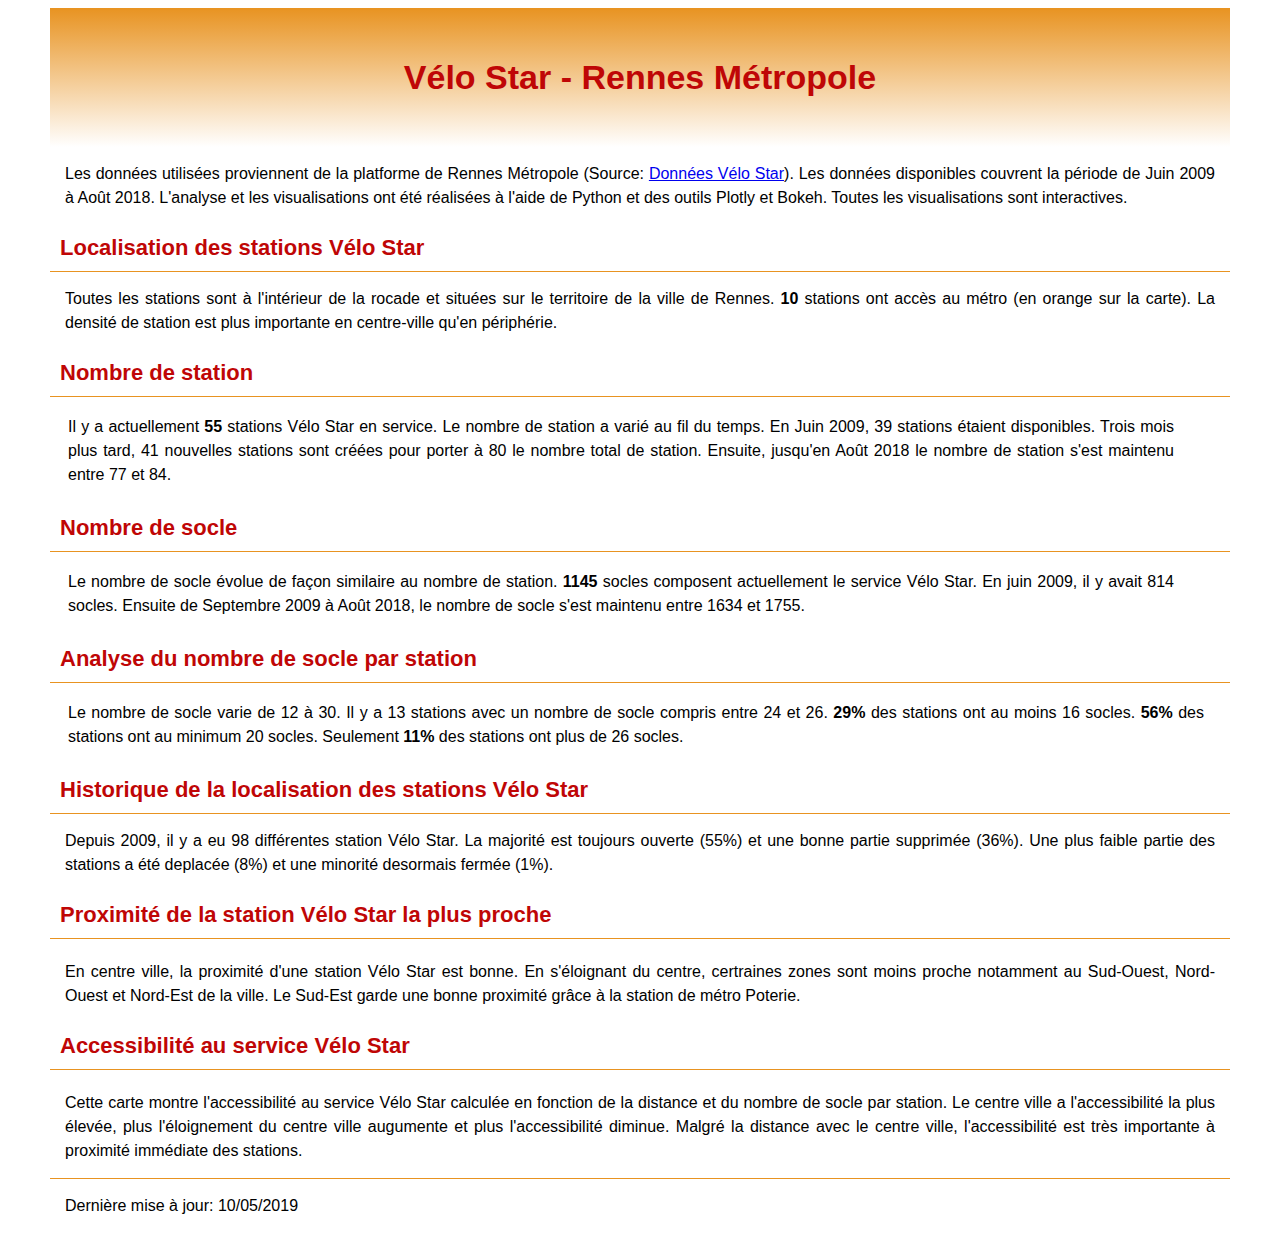
==== docs/index.html @ 3a772664 "Add files via upload" ====
﻿<!DOCTYPE html>
<html>
<style>
/* Style the body */
body {
  font-family: Arial;
  margin-left: 50px;
  margin-right: 50px
}

/* Header/Logo Title */
.header1 {
  padding: 50px; text-align: center; background: linear-gradient(#E89321,white); color: #BF0606;font-size: 34px;
}
.header2 {
  padding: 15px; text-align: center; background: #1299E1; color: white; font-size: 28px;
}
.header3 {
  padding: 10px; text-align: left; background: white; color: #BF0606; font-size: 22px; margin-left:0px;
}
.horizlineorange {
  padding: 0.5px; background: #E89321;
}
/* Page Content */
.content {padding:15px;margin: 0.5; text-align: justify; line-height: 1.5}
/* Graph */
.graph {padding:0px;margin: 0.5; background: light blue; text-align: center}
</style>

<div class="header1">
<b>Vélo Star - Rennes Métropole</b>
</div>

<div class="content"> Les données utilisées proviennent de la platforme de Rennes Métropole 
(Source: <a href="https://data.rennesmetropole.fr/explore/dataset/stations_vls/table/">Données Vélo Star</a>). Les données disponibles couvrent la 
période de Juin 2009 à Août 2018. L'analyse et les visualisations ont été réalisées à l'aide de Python et des outils Plotly et Bokeh. Toutes les 
visualisations sont interactives.
</div>

<div class="header3"><b>Localisation des stations Vélo Star</b></div>
<div class="horizlineorange"></div>

<div class="graph"><object type="text/html" data="https://florentdsgree.github.io/VeloStarRennes/LocalisationStationVeloStar.html" width="950" 
height="550"></object>
</div>

<div class="content"> Toutes les stations sont à l'intérieur de la rocade et situées sur le territoire de la ville de Rennes. <b>10</b> stations 
ont accès au métro (en orange sur la carte). La densité de station est plus importante en centre-ville qu'en périphérie.
</div>

<div class="header3"><b>Nombre de station</b></div>
<div class="horizlineorange"></div>

<table style="width:100%">
  <tr>
    <td>
      <div class="content"> Il y a actuellement <b>55</b> stations Vélo Star en service. Le nombre de station a varié au fil du temps. En Juin 
2009, 39 stations étaient disponibles. Trois mois plus tard, 41 nouvelles stations sont créées pour porter à 80 le nombre total de station. 
Ensuite, jusqu'en Août 2018 le nombre de station s'est maintenu entre 77 et 84.
      </div>
    </td>
    <td>
      <div class="content"></div>
    </td>
    <td>
      <div class="graph"><object type="text/html" data="https://florentdsgree.github.io/VeloStarRennes/EvolutionNombreStation.html" width="850" 
height="300"></object>
      </div>
    </td> 
  </tr>
</table>

<div class="header3"><b>Nombre de socle</b></div>
<div class="horizlineorange"></div>

<table style="width:100%">
  <tr>
    <td>
      <div class="content"> Le nombre de socle évolue de façon similaire au nombre de station. <b>1145</b> socles composent actuellement le 
service Vélo Star. En juin 2009, il y avait 814 socles. Ensuite de Septembre 2009 à Août 2018, le nombre de socle s'est maintenu entre 1634 et 
1755.
      </div>
    </td>
    <td>
      <div class="content"></div>
    </td>
    <td>
      <div class="graph"><object type="text/html" data="https://florentdsgree.github.io/VeloStarRennes/EvolutionNombreSocle.html" width="850" 
height="300"></object>
      </div>
    </td> 
  </tr>
</table>

<div class="header3"><b>Analyse du nombre de socle par station</b></div>
<div class="horizlineorange"></div>

<table style="width:100%">
  <tr>
    <td>
      <div class="content"> Le nombre de socle varie de 12 à 30. Il y a 13 stations avec un nombre de socle compris entre 24 et 26. <b>29%</b> 
des stations ont au moins 16 socles. <b>56%</b> des stations ont au minimum 20 socles. Seulement <b>11%</b> des stations ont plus de 26 socles.
      </div>
    </td>
    <td>
      <div class="graph"><object type="text/html" data="https://florentdsgree.github.io/VeloStarRennes/DistributionNombreSocle.html" width="450" 
height="280"></object>
      </div>
    </td>
    <td>
      <div class="graph"><object type="text/html" data="https://florentdsgree.github.io/VeloStarRennes/DistributionCumuleeNombreSocle.html" 
width="450" height="280"></object>
      </div>
    </td>  
  </tr>
</table>

<div class="header3"><b>Historique de la localisation des stations Vélo Star</b></div>
<div class="horizlineorange"></div>

<div class="graph"><object type="text/html" data="https://florentdsgree.github.io/VeloStarRennes/EvolutionStationDateSlider.html" width="950" 
height="550"></object>
</div>

<div class="content"> Depuis 2009, il y a eu 98 différentes station Vélo Star. La majorité est toujours ouverte (55%) et une bonne partie 
supprimée (36%). Une plus faible partie des stations a été deplacée (8%) et une minorité desormais fermée (1%).
</div>

<div class="header3"><b>Proximité de la station Vélo Star la plus proche</b></div>
<div class="horizlineorange"></div>

<table style="width:100%">
  <tr>
    <td>
      <div class="graph"><object type="text/html" data="https://florentdsgree.github.io/VeloStarRennes/ProximiteStationVeloStar.html" width="750" 
height="420"></object>
      </div>
    </td>
    <td>
      <div class="graph"><object type="text/html" data="https://florentdsgree.github.io/VeloStarRennes/ProximiteStationVeloStar_ColorScale.html" 
width="150" height="420"></object>
      </div>
    </td>  
  </tr>
</table>
<div class="content"> En centre ville, la proximité d'une station Vélo Star est bonne. En s'éloignant du centre, certraines zones sont moins 
proche notamment au Sud-Ouest, Nord-Ouest et Nord-Est de la ville. Le Sud-Est garde une bonne proximité grâce à la station de métro Poterie.
</div>

<div class="header3"><b>Accessibilité au service Vélo Star</b></div>
<div class="horizlineorange"></div>

<table style="width:100%">
  <tr>
    <td>
      <div class="graph"><object type="text/html" data="https://florentdsgree.github.io/VeloStarRennes/AccessibiliteStationSocleVeloStar.html" width="750" 
height="420"></object>
      </div>
    </td>
    <td>
      <div class="graph"><object type="text/html" data="https://florentdsgree.github.io/VeloStarRennes/AccessibiliteStationSocleVeloStar_ColorScale.html" 
width="150" height="420"></object>
      </div>
    </td>  
  </tr>
</table>
<div class="content"> Cette carte montre l'accessibilité au service Vélo Star calculée en fonction de la distance et du nombre de socle par 
station. Le centre ville a l'accessibilité la plus élevée, plus l'éloignement du centre ville augumente et plus l'accessibilité diminue. Malgré 
la distance avec le centre ville, l'accessibilité est très importante à proximité immédiate des stations.
</div>

<div class="horizlineorange"></div>
<div class="content">Dernière mise à jour: 10/05/2019 
</div>
</html>
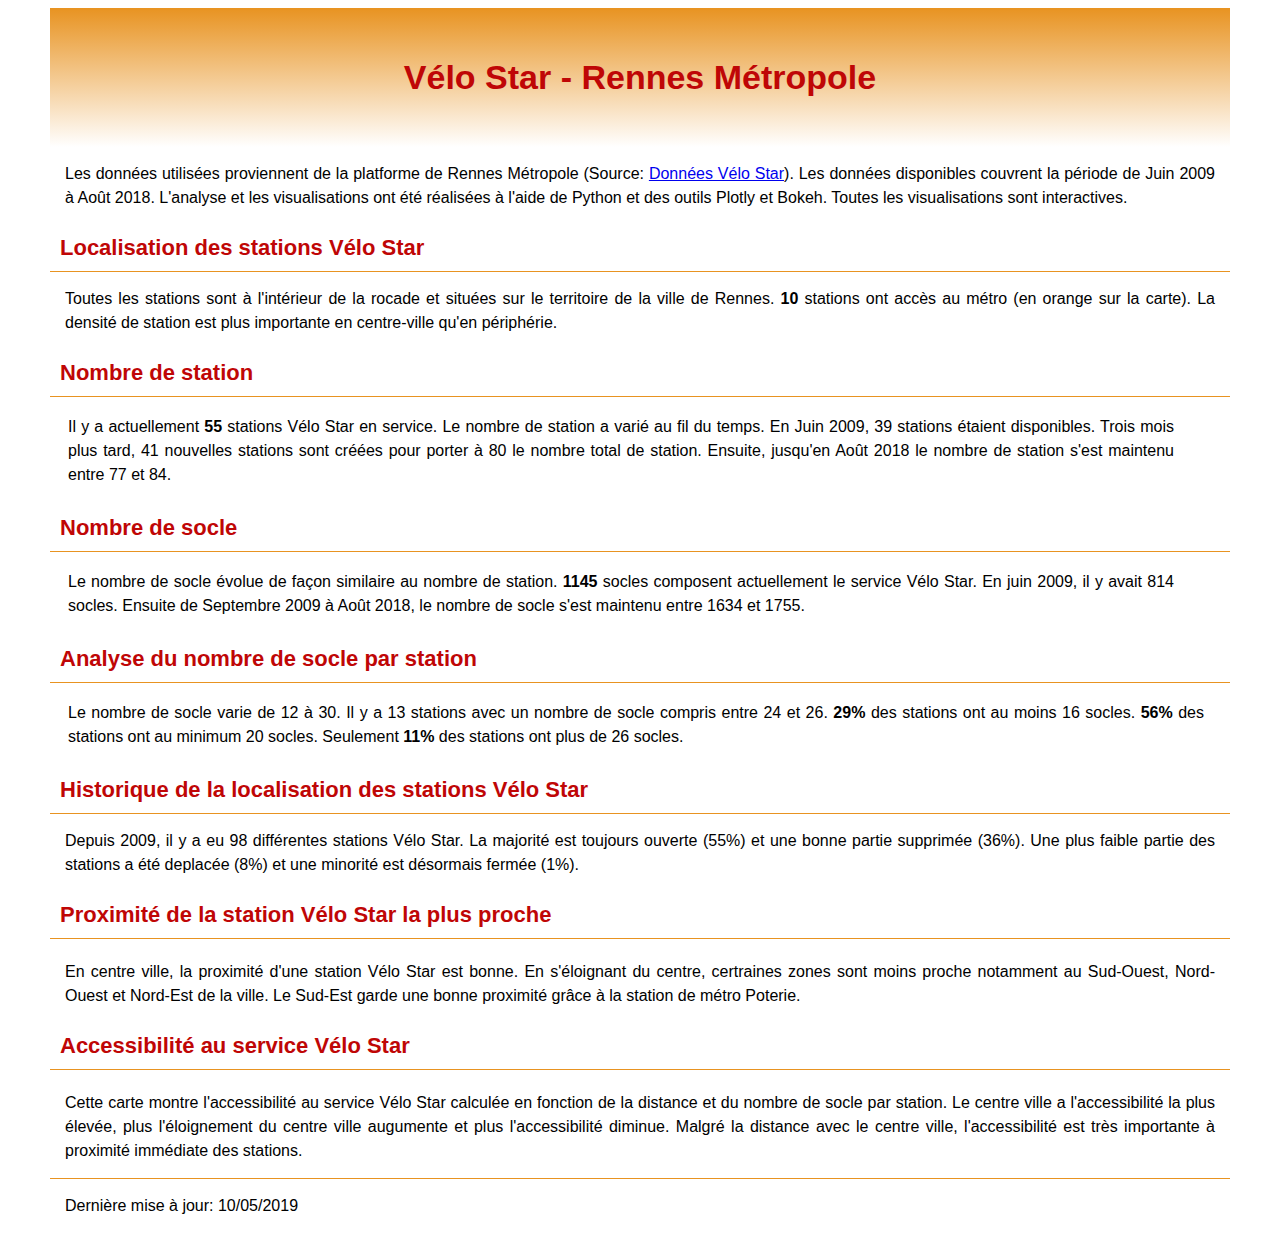
==== commit 5511dc99: "Add files via upload" ====
--- a/docs/index.html
+++ b/docs/index.html
@@ -122,8 +122,8 @@
 height="550"></object>
 </div>
 
-<div class="content"> Depuis 2009, il y a eu 98 différentes station Vélo Star. La majorité est toujours ouverte (55%) et une bonne partie 
-supprimée (36%). Une plus faible partie des stations a été deplacée (8%) et une minorité desormais fermée (1%).
+<div class="content"> Depuis 2009, il y a eu 98 différentes stations Vélo Star. La majorité est toujours ouverte (55%) et une bonne partie 
+supprimée (36%). Une plus faible partie des stations a été deplacée (8%) et une minorité est désormais fermée (1%).
 </div>
 
 <div class="header3"><b>Proximité de la station Vélo Star la plus proche</b></div>
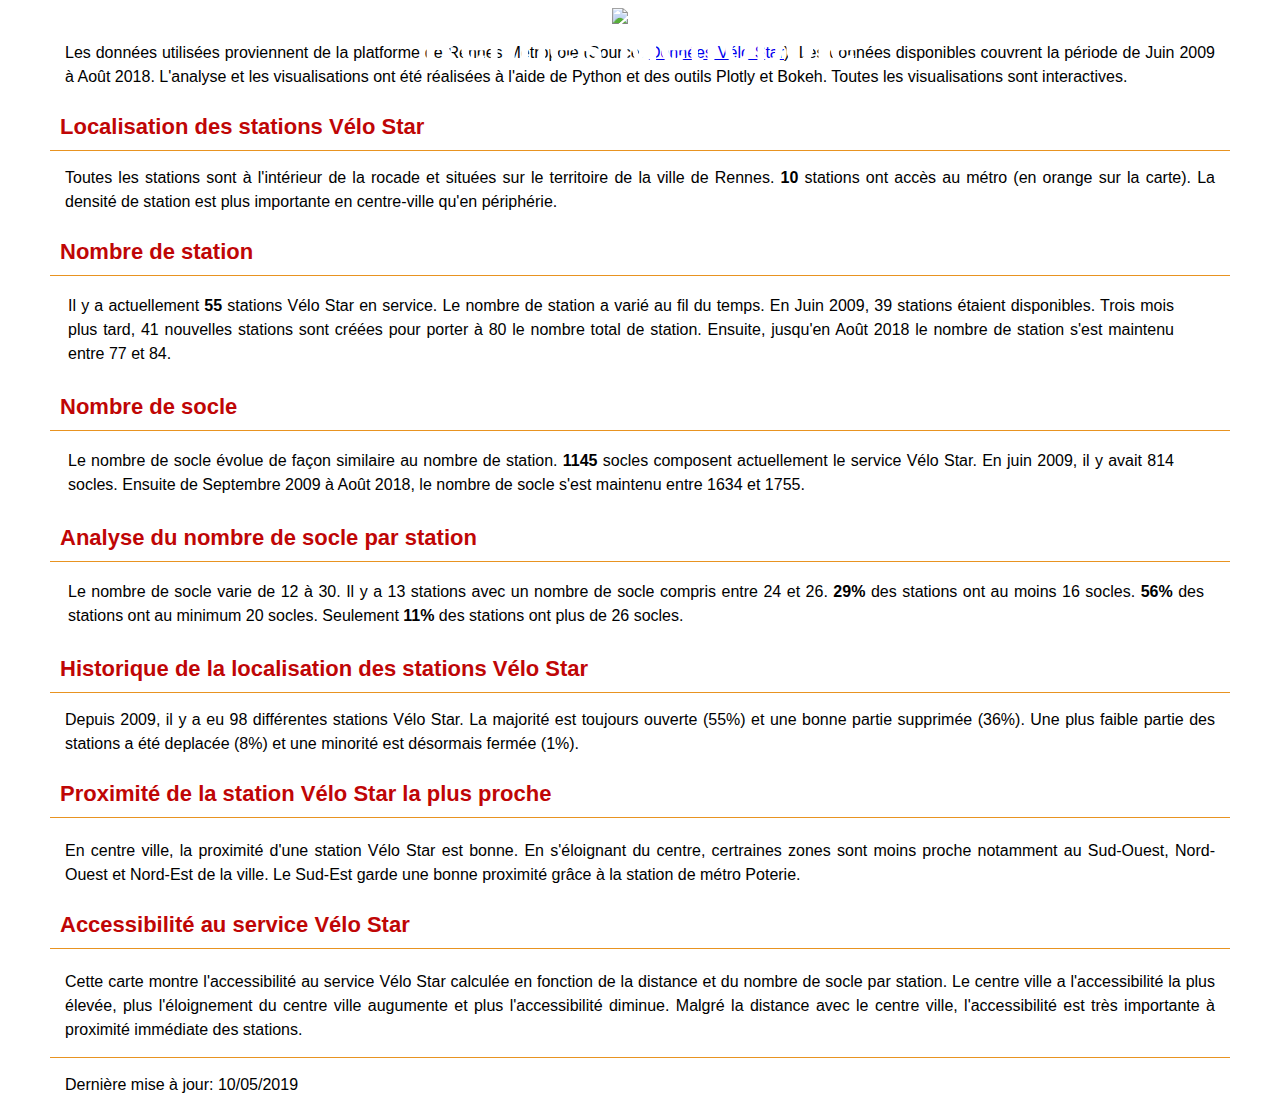
==== commit 8942d4ab: "Add files via upload" ====
--- a/docs/index.html
+++ b/docs/index.html
@@ -25,10 +25,25 @@
 .content {padding:15px;margin: 0.5; text-align: justify; line-height: 1.5}
 /* Graph */
 .graph {padding:0px;margin: 0.5; background: light blue; text-align: center}
+.container {
+  position: relative;
+  text-align: center;
+  color: white;
+}
+.centered {
+  position: absolute;
+  top: 50%;
+  left: 50%;
+  transform: translate(-50%, -50%);
+  color: white;
+  font-size: 50px;
+}
 </style>
 
-<div class="header1">
-<b>Vélo Star - Rennes Métropole</b>
+<div class="container">
+  <img src="https://florentdsgree.github.io/VeloStarRennes/VeloStarBackground.jpg"" alt="Snow" style="width:100%;">
+  <div class="centered"><b>Vélo Star <br> Rennes Métropole</b>
+</div>
 </div>
 
 <div class="content"> Les données utilisées proviennent de la platforme de Rennes Métropole 
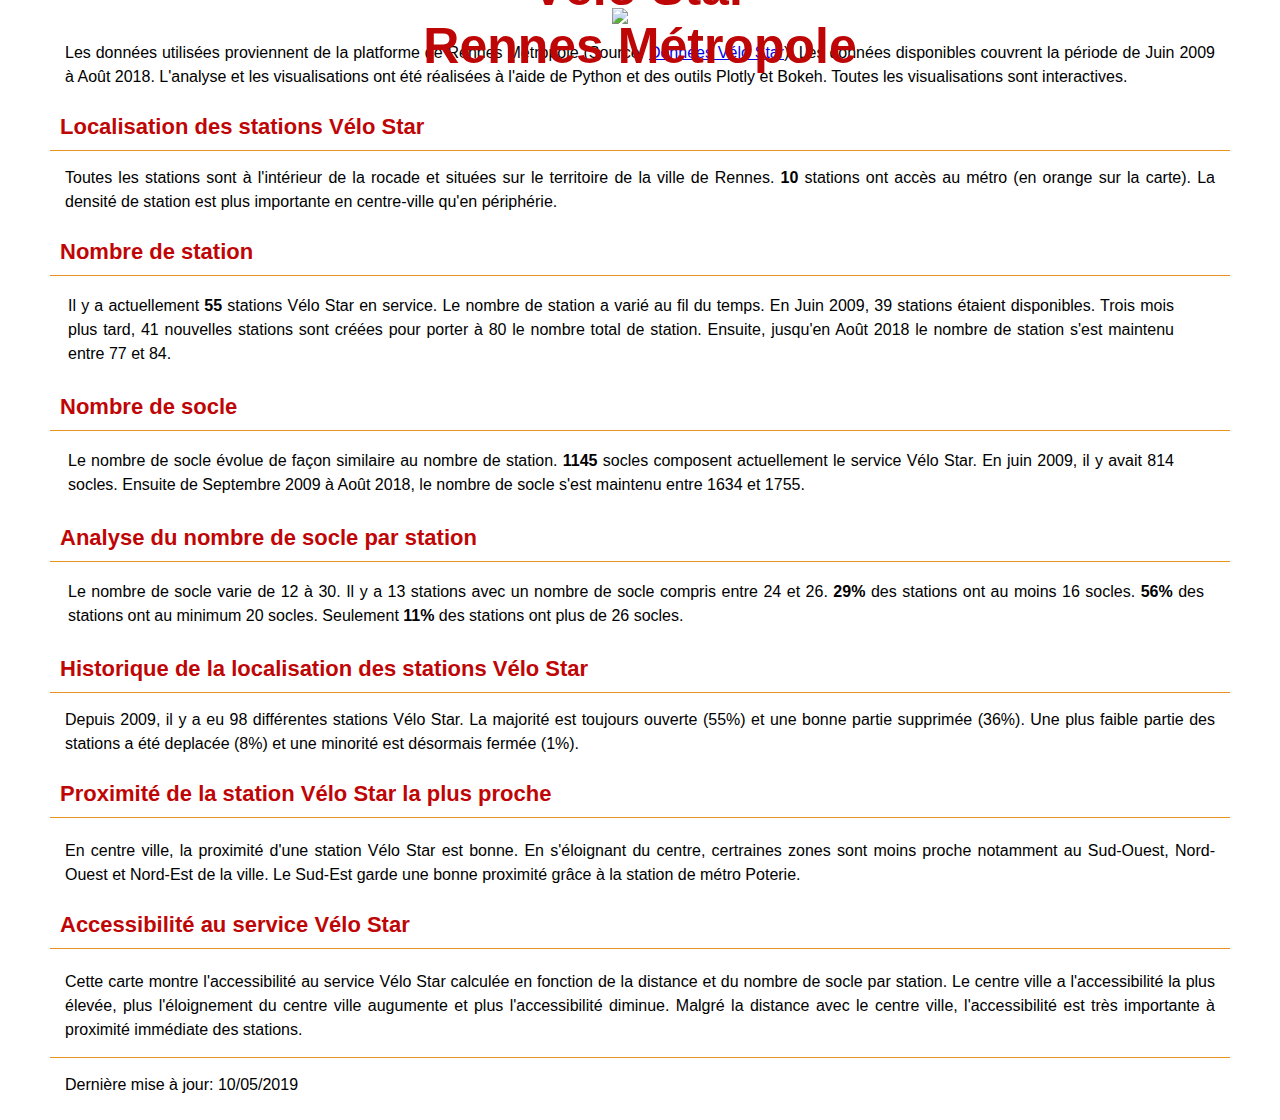
==== commit 52576b4d: "Add files via upload" ====
--- a/docs/index.html
+++ b/docs/index.html
@@ -35,7 +35,7 @@
   top: 50%;
   left: 50%;
   transform: translate(-50%, -50%);
-  color: white;
+  color: #BF0606;
   font-size: 50px;
 }
 </style>
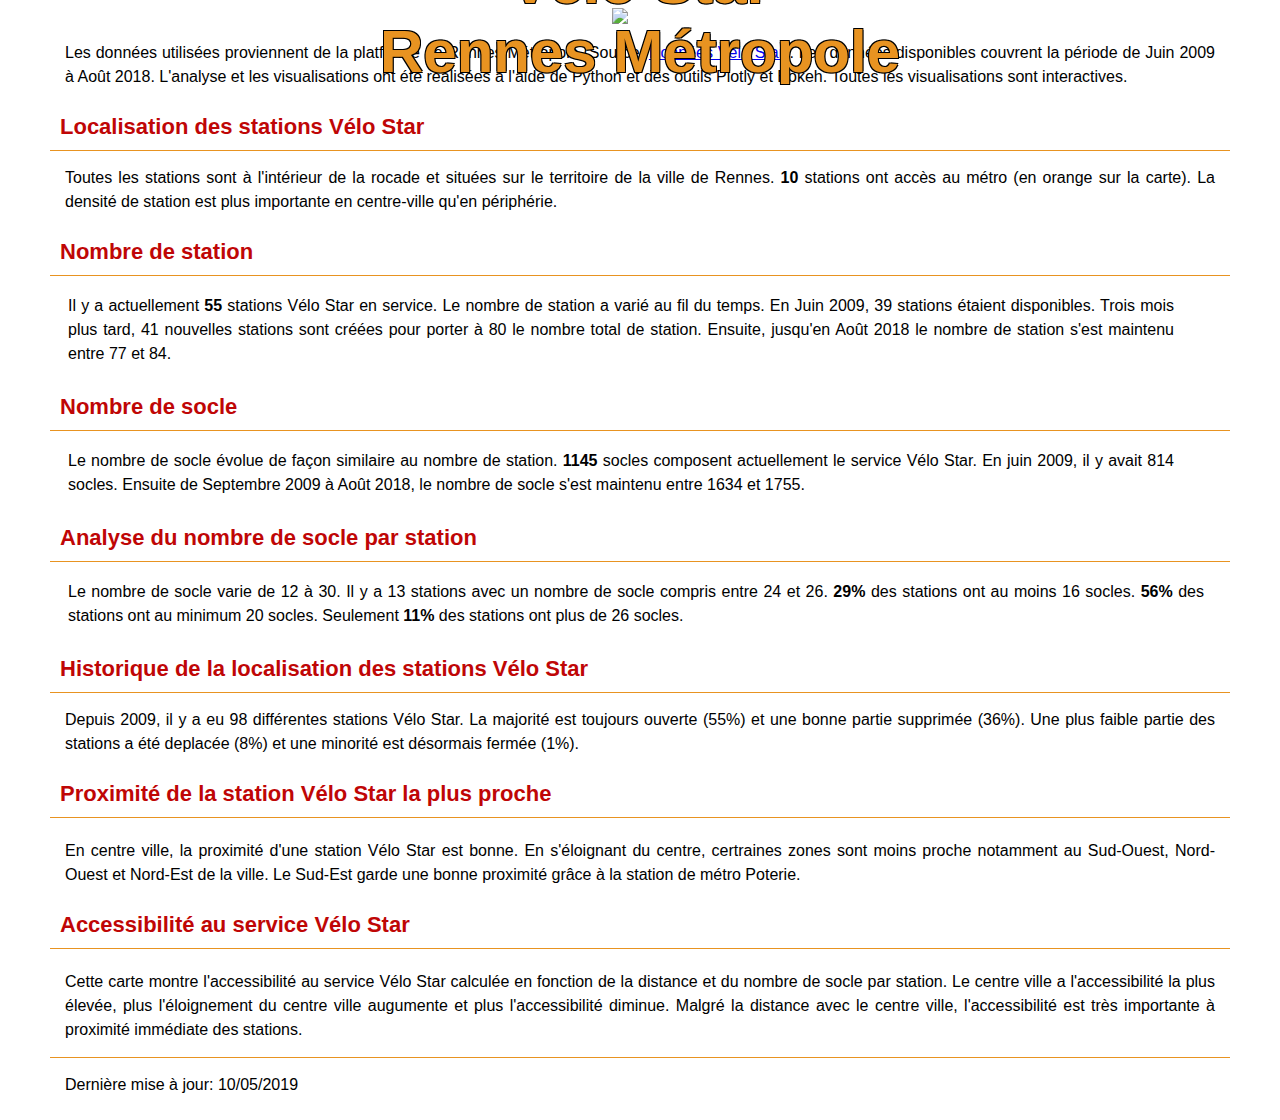
==== commit 6f300b79: "Add files via upload" ====
--- a/docs/index.html
+++ b/docs/index.html
@@ -35,8 +35,9 @@
   top: 50%;
   left: 50%;
   transform: translate(-50%, -50%);
-  color: #BF0606;
-  font-size: 50px;
+  color: #E89321;
+  font-size: 60px;
+  text-shadow: -1px -1px 0 #000, 1px -1px 0 #000, -1px 1px 0 #000, 1px 1px 0 #000;
 }
 </style>
 
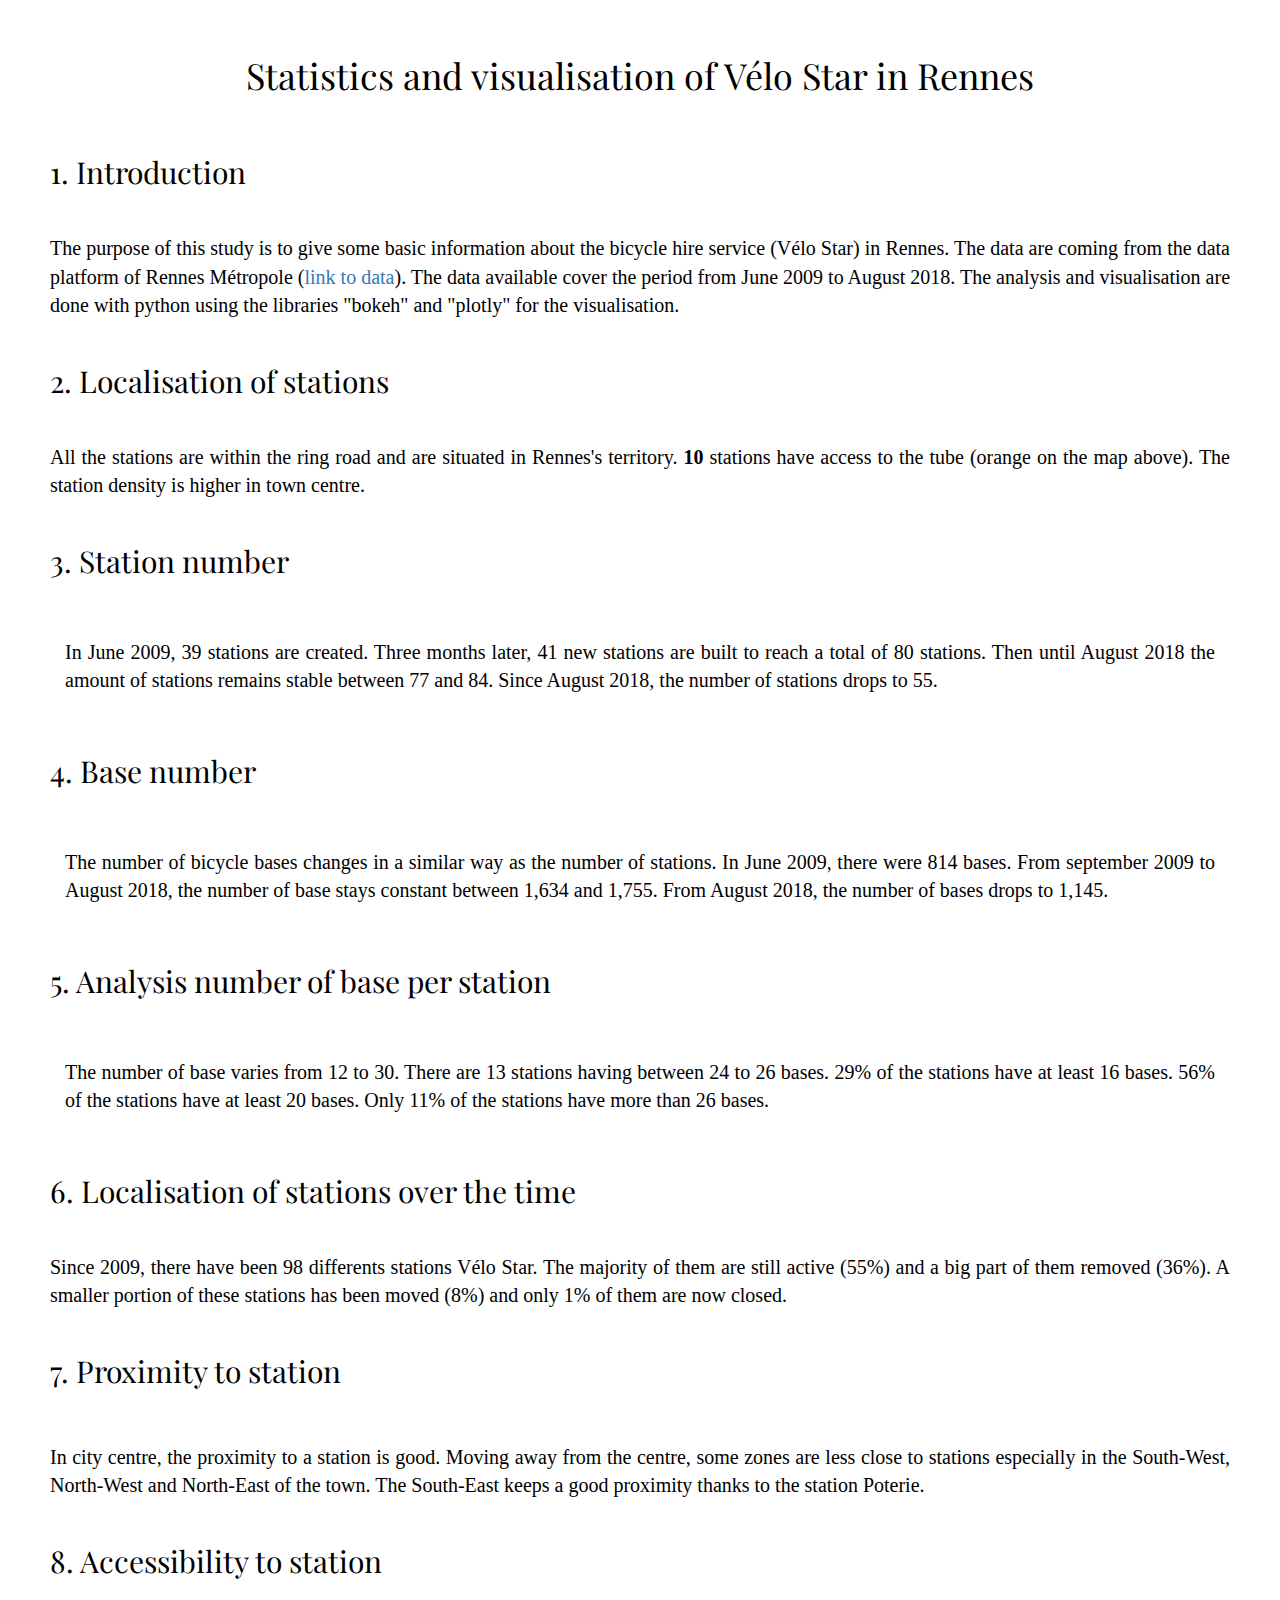
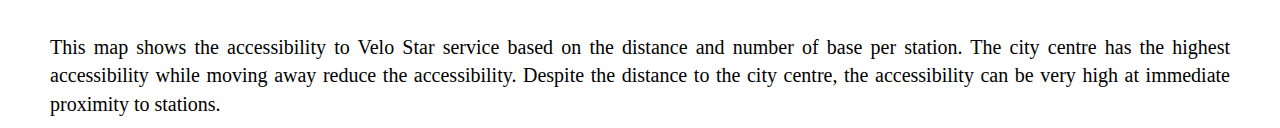
==== commit 50dda769: "Add files via upload" ====
--- a/docs/index.html
+++ b/docs/index.html
@@ -1,191 +1,116 @@
-﻿<!DOCTYPE html>
+<!DOCTYPE html>
 <html>
-<style>
-/* Style the body */
-body {
-  font-family: Arial;
-  margin-left: 50px;
-  margin-right: 50px
-}
 
-/* Header/Logo Title */
-.header1 {
-  padding: 50px; text-align: center; background: linear-gradient(#E89321,white); color: #BF0606;font-size: 34px;
-}
-.header2 {
-  padding: 15px; text-align: center; background: #1299E1; color: white; font-size: 28px;
-}
-.header3 {
-  padding: 10px; text-align: left; background: white; color: #BF0606; font-size: 22px; margin-left:0px;
-}
-.horizlineorange {
-  padding: 0.5px; background: #E89321;
-}
-/* Page Content */
-.content {padding:15px;margin: 0.5; text-align: justify; line-height: 1.5}
-/* Graph */
-.graph {padding:0px;margin: 0.5; background: light blue; text-align: center}
-.container {
-  position: relative;
-  text-align: center;
-  color: white;
-}
-.centered {
-  position: absolute;
-  top: 50%;
-  left: 50%;
-  transform: translate(-50%, -50%);
-  color: #E89321;
-  font-size: 60px;
-  text-shadow: -1px -1px 0 #000, 1px -1px 0 #000, -1px 1px 0 #000, 1px 1px 0 #000;
-}
-</style>
+<head>
+  <meta charset="utf-8">
+  <meta name="viewport" content="width=device-width, initial-scale=1, shrink-to-fit=no">
+  <title>Underground Rennes</title>
+  <link rel="stylesheet" href="https://maxcdn.bootstrapcdn.com/bootstrap/4.0.0-beta.2/css/bootstrap.min.css" integrity="sha384-PsH8R72JQ3SOdhVi3uxftmaW6Vc51MKb0q5P2rRUpPvrszuE4W1povHYgTpBfshb" crossorigin="anonymous">
+  
+  <link rel="stylesheet" href="https://maxcdn.bootstrapcdn.com/bootstrap/3.4.1/css/bootstrap.min.css">
+  <script src="https://ajax.googleapis.com/ajax/libs/jquery/3.5.1/jquery.min.js"></script>
+  <script src="https://maxcdn.bootstrapcdn.com/bootstrap/3.4.1/js/bootstrap.min.js"></script>
+  
+  <link href="http://fonts.googleapis.com/css?family=Playfair+Display" rel="stylesheet" type="text/css">
+  <link rel="stylesheet" href= "index.css">
+</head>
+ 
+<body>
+	<div class="title1">Statistics and visualisation of Vélo Star in Rennes</div>
+	<div class="title2">1. Introduction</div>
+	<p>The purpose of this study is to give some basic information about the bicycle hire service (Vélo Star) in Rennes. The data are 
+	   coming from the data platform of Rennes Métropole (<a href="https://data.rennesmetropole.fr/explore/dataset/stations_vls/table/">link to data</a>). 
+	   The data available cover the period from June 2009 to August 2018. The analysis and visualisation are done with python using the 
+	   libraries "bokeh" and "plotly" for the visualisation.</p>
+    <div class="title2">2. Localisation of stations</div>
+	<p style="margin-left:10%;margin-right:10%;text-align:centre"><object type="text/html" data="https://florentdsgree.github.io/VeloStarRennes/localisationStationVeloStar.html" width="950" height="550"></object></p>
+	<p>All the stations are within the ring road and are situated in Rennes's territory. <b>10</b> stations have access to the tube
+	   (orange on the map above). The station density is higher in town centre.</p>
+	<div class="title2">3. Station number</div>
+	<!-- <div class="container"> -->
+	  <table style="width:100%">
+		<tbody>
+		  <tr>
+			<td style="padding:15px">In June 2009, 39 stations are created. Three months later, 41 new stations are built to reach a total of 80 stations. 
+			    Then until August 2018 the amount of stations remains stable between 77 and 84. Since August 2018, the number of stations 
+				drops to 55.</td>
+			<td><p><object type="text/html" data="https://florentdsgree.github.io/VeloStarRennes/stationNumberOverTime.html" width="850" height="300"></object></p>
+			</td>
+		  </tr>
+		</tbody>
+	  </table>
+	<!-- </div> -->
+	<div class="title2">4. Base number</div>
+	<!-- <div class="container"> -->
+	  <table style="width:100%">
+		<tbody>
+		  <tr>
+			<td style="padding:15px">The number of bicycle bases changes in a similar way as the number of stations. In June 2009, there were 814 bases. 
+			    From september 2009 to August 2018, the number of base stays constant between 1,634 and 1,755. From August 2018, the 
+				number of bases drops to 1,145.</td>
+			<td><p><object type="text/html" data="https://florentdsgree.github.io/VeloStarRennes/bicycleBasesNumberOverTime.html" width="850" height="300"></object></p>
+			</td>
+		  </tr>
+		</tbody>
+	  </table>
+	<!-- </div> -->
+	<div class="title2">5. Analysis number of base per station</div>
+	<!-- <div class="container"> -->
+	  <table style="width:100%">
+		<tbody>
+		  <tr>
+			<td style="padding:15px">The number of base varies from 12 to 30. There are 13 stations having between 24 to 26 bases. 29% of the stations have 
+			    at least 16 bases. 56% of the stations have at least 20 bases. Only 11% of the stations have more than 26 bases.</td>
+			<td><p><object type="text/html" data="https://florentdsgree.github.io/VeloStarRennes/distributionNombreSocle.html" width="450" height="280"></object></p>
+			</td>
+			<td><p><object type="text/html" data="https://florentdsgree.github.io/VeloStarRennes/distributionCumuleeNombreSocle.html" width="450" height="280"></object></p>
+			</td>
+		  </tr>
+		</tbody>
+	  </table>
+	<!-- </div> -->
+	<div class="title2">6. Localisation of stations over the time</div>
+	<p style="margin-left:10%;margin-right:10%;text-align:centre"><object type="text/html" data="https://florentdsgree.github.io/VeloStarRennes/evolutionBicycleBasesNumberSlider.html" width="950" height="550"></object></p>
+	<p>Since 2009, there have been 98 differents stations Vélo Star. The majority of them are still active (55%) and a big part of them 
+	   removed (36%). A smaller portion of these stations has been moved (8%) and only 1% of them are now closed.</p>
+	<div class="title2">7. Proximity to station</div>
+	<div class="container">
+	  <table style="width:100%">
+		<tbody>
+		  <tr>
+			<td><p><object type="text/html" data="https://florentdsgree.github.io/VeloStarRennes/proximiteStationVeloStar.html" width="750" height="420"></object></p></td>
+			<td><p><object type="text/html" data="https://florentdsgree.github.io/VeloStarRennes/proximiteStationVeloStar_ColorScale.html" width="150" height="420"></object></p>
+			</td>
+		  </tr>
+		</tbody>
+	  </table>
+	</div>
+	<p>In city centre, the proximity to a station is good. Moving away from the centre, some zones are less close to stations especially 
+	   in the South-West, North-West and North-East of the town. The South-East keeps a good proximity thanks to the station Poterie.</p>
+	<div class="title2">8. Accessibility to station</div>
+	<div class="container">
+	  <table style="width:100%">
+		<tbody>
+		  <tr>
+			<td><p><object type="text/html" data="https://florentdsgree.github.io/VeloStarRennes/accessibiliteStationSocleVeloStar.html" width="750" height="420"></object></p></td>
+			<td><p><object type="text/html" data="https://florentdsgree.github.io/VeloStarRennes/accessibiliteStationSocleVeloStar_ColorScale.html" width="150" height="420"></object></p>
+			</td>
+		  </tr>
+		</tbody>
+	  </table>
+	</div>
+	<p>This map shows the accessibility to Velo Star service based on the distance and number of base per station. The city centre has the 
+	   highest accessibility while moving away reduce the accessibility. Despite the distance to the city centre, the accessibility can be 
+	   very high at immediate proximity to stations.</p>
+	
+	
+	
+	
+	
 
-<div class="container">
-  <img src="https://florentdsgree.github.io/VeloStarRennes/VeloStarBackground.jpg"" alt="Snow" style="width:100%;">
-  <div class="centered"><b>Vélo Star <br> Rennes Métropole</b>
-</div>
-</div>
 
-<div class="content"> Les données utilisées proviennent de la platforme de Rennes Métropole 
-(Source: <a href="https://data.rennesmetropole.fr/explore/dataset/stations_vls/table/">Données Vélo Star</a>). Les données disponibles couvrent la 
-période de Juin 2009 à Août 2018. L'analyse et les visualisations ont été réalisées à l'aide de Python et des outils Plotly et Bokeh. Toutes les 
-visualisations sont interactives.
-</div>
+</body>
 
-<div class="header3"><b>Localisation des stations Vélo Star</b></div>
-<div class="horizlineorange"></div>
 
-<div class="graph"><object type="text/html" data="https://florentdsgree.github.io/VeloStarRennes/LocalisationStationVeloStar.html" width="950" 
-height="550"></object>
-</div>
 
-<div class="content"> Toutes les stations sont à l'intérieur de la rocade et situées sur le territoire de la ville de Rennes. <b>10</b> stations 
-ont accès au métro (en orange sur la carte). La densité de station est plus importante en centre-ville qu'en périphérie.
-</div>
-
-<div class="header3"><b>Nombre de station</b></div>
-<div class="horizlineorange"></div>
-
-<table style="width:100%">
-  <tr>
-    <td>
-      <div class="content"> Il y a actuellement <b>55</b> stations Vélo Star en service. Le nombre de station a varié au fil du temps. En Juin 
-2009, 39 stations étaient disponibles. Trois mois plus tard, 41 nouvelles stations sont créées pour porter à 80 le nombre total de station. 
-Ensuite, jusqu'en Août 2018 le nombre de station s'est maintenu entre 77 et 84.
-      </div>
-    </td>
-    <td>
-      <div class="content"></div>
-    </td>
-    <td>
-      <div class="graph"><object type="text/html" data="https://florentdsgree.github.io/VeloStarRennes/EvolutionNombreStation.html" width="850" 
-height="300"></object>
-      </div>
-    </td> 
-  </tr>
-</table>
-
-<div class="header3"><b>Nombre de socle</b></div>
-<div class="horizlineorange"></div>
-
-<table style="width:100%">
-  <tr>
-    <td>
-      <div class="content"> Le nombre de socle évolue de façon similaire au nombre de station. <b>1145</b> socles composent actuellement le 
-service Vélo Star. En juin 2009, il y avait 814 socles. Ensuite de Septembre 2009 à Août 2018, le nombre de socle s'est maintenu entre 1634 et 
-1755.
-      </div>
-    </td>
-    <td>
-      <div class="content"></div>
-    </td>
-    <td>
-      <div class="graph"><object type="text/html" data="https://florentdsgree.github.io/VeloStarRennes/EvolutionNombreSocle.html" width="850" 
-height="300"></object>
-      </div>
-    </td> 
-  </tr>
-</table>
-
-<div class="header3"><b>Analyse du nombre de socle par station</b></div>
-<div class="horizlineorange"></div>
-
-<table style="width:100%">
-  <tr>
-    <td>
-      <div class="content"> Le nombre de socle varie de 12 à 30. Il y a 13 stations avec un nombre de socle compris entre 24 et 26. <b>29%</b> 
-des stations ont au moins 16 socles. <b>56%</b> des stations ont au minimum 20 socles. Seulement <b>11%</b> des stations ont plus de 26 socles.
-      </div>
-    </td>
-    <td>
-      <div class="graph"><object type="text/html" data="https://florentdsgree.github.io/VeloStarRennes/DistributionNombreSocle.html" width="450" 
-height="280"></object>
-      </div>
-    </td>
-    <td>
-      <div class="graph"><object type="text/html" data="https://florentdsgree.github.io/VeloStarRennes/DistributionCumuleeNombreSocle.html" 
-width="450" height="280"></object>
-      </div>
-    </td>  
-  </tr>
-</table>
-
-<div class="header3"><b>Historique de la localisation des stations Vélo Star</b></div>
-<div class="horizlineorange"></div>
-
-<div class="graph"><object type="text/html" data="https://florentdsgree.github.io/VeloStarRennes/EvolutionStationDateSlider.html" width="950" 
-height="550"></object>
-</div>
-
-<div class="content"> Depuis 2009, il y a eu 98 différentes stations Vélo Star. La majorité est toujours ouverte (55%) et une bonne partie 
-supprimée (36%). Une plus faible partie des stations a été deplacée (8%) et une minorité est désormais fermée (1%).
-</div>
-
-<div class="header3"><b>Proximité de la station Vélo Star la plus proche</b></div>
-<div class="horizlineorange"></div>
-
-<table style="width:100%">
-  <tr>
-    <td>
-      <div class="graph"><object type="text/html" data="https://florentdsgree.github.io/VeloStarRennes/ProximiteStationVeloStar.html" width="750" 
-height="420"></object>
-      </div>
-    </td>
-    <td>
-      <div class="graph"><object type="text/html" data="https://florentdsgree.github.io/VeloStarRennes/ProximiteStationVeloStar_ColorScale.html" 
-width="150" height="420"></object>
-      </div>
-    </td>  
-  </tr>
-</table>
-<div class="content"> En centre ville, la proximité d'une station Vélo Star est bonne. En s'éloignant du centre, certraines zones sont moins 
-proche notamment au Sud-Ouest, Nord-Ouest et Nord-Est de la ville. Le Sud-Est garde une bonne proximité grâce à la station de métro Poterie.
-</div>
-
-<div class="header3"><b>Accessibilité au service Vélo Star</b></div>
-<div class="horizlineorange"></div>
-
-<table style="width:100%">
-  <tr>
-    <td>
-      <div class="graph"><object type="text/html" data="https://florentdsgree.github.io/VeloStarRennes/AccessibiliteStationSocleVeloStar.html" width="750" 
-height="420"></object>
-      </div>
-    </td>
-    <td>
-      <div class="graph"><object type="text/html" data="https://florentdsgree.github.io/VeloStarRennes/AccessibiliteStationSocleVeloStar_ColorScale.html" 
-width="150" height="420"></object>
-      </div>
-    </td>  
-  </tr>
-</table>
-<div class="content"> Cette carte montre l'accessibilité au service Vélo Star calculée en fonction de la distance et du nombre de socle par 
-station. Le centre ville a l'accessibilité la plus élevée, plus l'éloignement du centre ville augumente et plus l'accessibilité diminue. Malgré 
-la distance avec le centre ville, l'accessibilité est très importante à proximité immédiate des stations.
-</div>
-
-<div class="horizlineorange"></div>
-<div class="content">Dernière mise à jour: 10/05/2019 
-</div>
-</html>+</html>
--- a/docs/index.css
+++ b/docs/index.css
@@ -0,0 +1,44 @@
+body {
+	font-family : Montserrat;
+	font-size : 20px;
+	color : black;
+	text-align : justify;
+	margin-left : 50px;
+	margin-right : 50px;
+}
+
+.title1 {
+	font-family : Playfair Display;
+	font-size : 36px;
+	color : black;
+	text-align : center;
+	margin-top : 50px;
+	margin-bottom: 50px;
+}
+
+.title2 {
+	font-family : Playfair Display;
+	font-size : 30px;
+	color : black;
+	text-align : left;
+	margin-top : 40px;
+	margin-bottom : 40px;
+}
+
+.title3 {
+	font-family : Playfair Display;
+	font-size : 26px;
+	color : black;
+	text-align : left;
+	margin-top : 30px;
+	margin-bottom : 30px;
+}
+
+.title4 {
+	font-family : Playfair Display;
+	font-size : 22px;
+	color : black;
+	text-align : left;
+	margin-top : 20px;
+	margin-bottom : 20px;
+}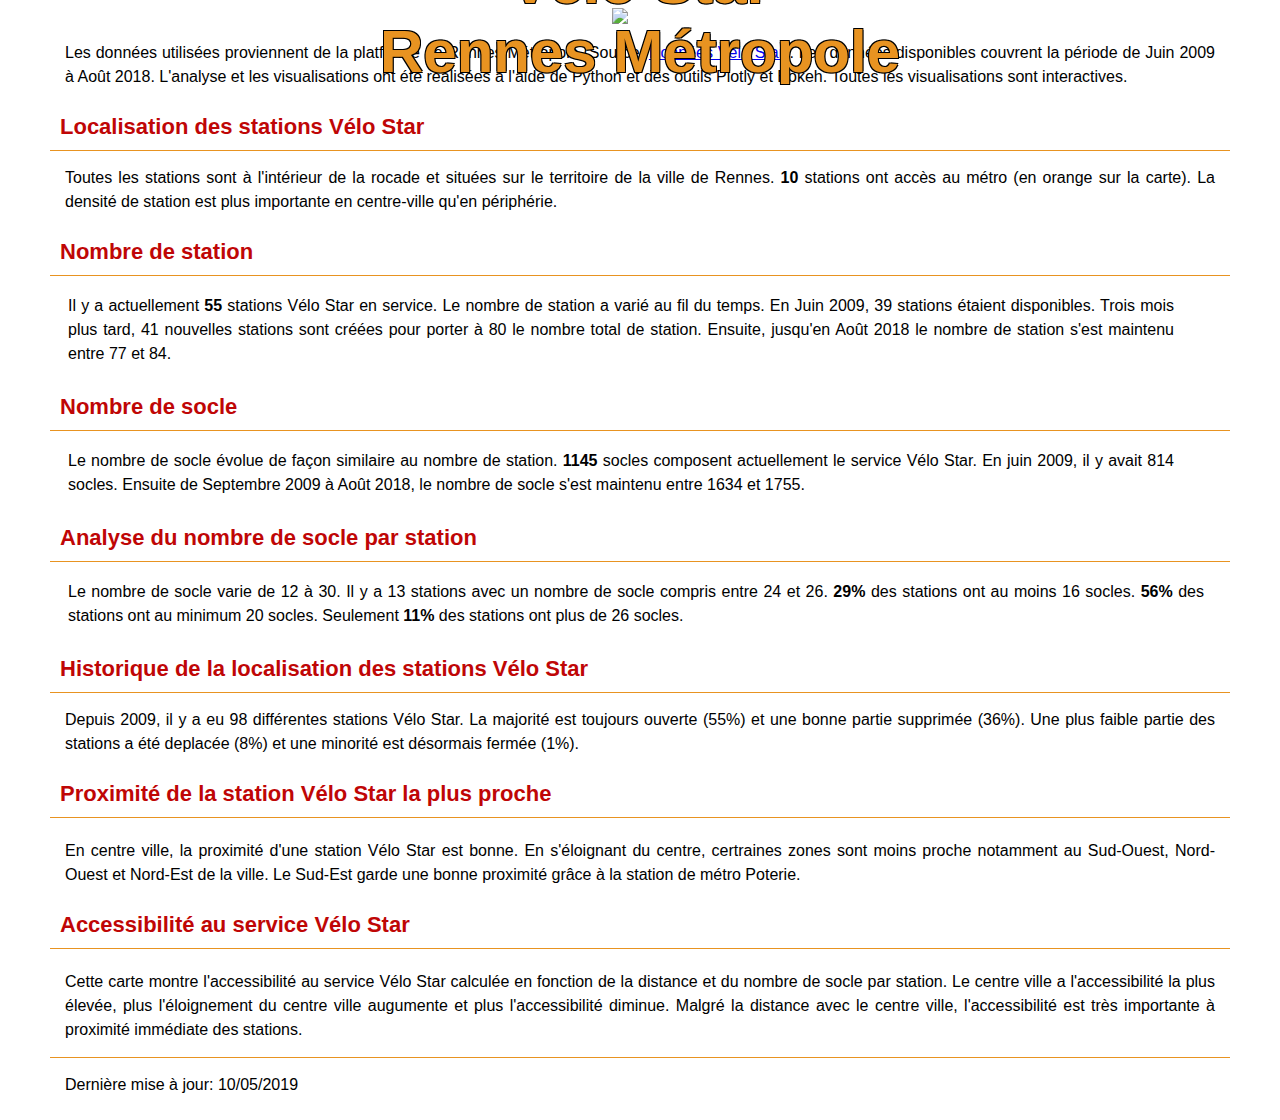
==== commit c00d3277: "Rename index_old.html to index.html" ====
--- a/docs/index.html
+++ b/docs/index.html
@@ -1,116 +1,191 @@
-<!DOCTYPE html>
+﻿<!DOCTYPE html>
 <html>
+<style>
+/* Style the body */
+body {
+  font-family: Arial;
+  margin-left: 50px;
+  margin-right: 50px
+}
 
-<head>
-  <meta charset="utf-8">
-  <meta name="viewport" content="width=device-width, initial-scale=1, shrink-to-fit=no">
-  <title>Underground Rennes</title>
-  <link rel="stylesheet" href="https://maxcdn.bootstrapcdn.com/bootstrap/4.0.0-beta.2/css/bootstrap.min.css" integrity="sha384-PsH8R72JQ3SOdhVi3uxftmaW6Vc51MKb0q5P2rRUpPvrszuE4W1povHYgTpBfshb" crossorigin="anonymous">
-  
-  <link rel="stylesheet" href="https://maxcdn.bootstrapcdn.com/bootstrap/3.4.1/css/bootstrap.min.css">
-  <script src="https://ajax.googleapis.com/ajax/libs/jquery/3.5.1/jquery.min.js"></script>
-  <script src="https://maxcdn.bootstrapcdn.com/bootstrap/3.4.1/js/bootstrap.min.js"></script>
-  
-  <link href="http://fonts.googleapis.com/css?family=Playfair+Display" rel="stylesheet" type="text/css">
-  <link rel="stylesheet" href= "index.css">
-</head>
- 
-<body>
-	<div class="title1">Statistics and visualisation of Vélo Star in Rennes</div>
-	<div class="title2">1. Introduction</div>
-	<p>The purpose of this study is to give some basic information about the bicycle hire service (Vélo Star) in Rennes. The data are 
-	   coming from the data platform of Rennes Métropole (<a href="https://data.rennesmetropole.fr/explore/dataset/stations_vls/table/">link to data</a>). 
-	   The data available cover the period from June 2009 to August 2018. The analysis and visualisation are done with python using the 
-	   libraries "bokeh" and "plotly" for the visualisation.</p>
-    <div class="title2">2. Localisation of stations</div>
-	<p style="margin-left:10%;margin-right:10%;text-align:centre"><object type="text/html" data="https://florentdsgree.github.io/VeloStarRennes/localisationStationVeloStar.html" width="950" height="550"></object></p>
-	<p>All the stations are within the ring road and are situated in Rennes's territory. <b>10</b> stations have access to the tube
-	   (orange on the map above). The station density is higher in town centre.</p>
-	<div class="title2">3. Station number</div>
-	<!-- <div class="container"> -->
-	  <table style="width:100%">
-		<tbody>
-		  <tr>
-			<td style="padding:15px">In June 2009, 39 stations are created. Three months later, 41 new stations are built to reach a total of 80 stations. 
-			    Then until August 2018 the amount of stations remains stable between 77 and 84. Since August 2018, the number of stations 
-				drops to 55.</td>
-			<td><p><object type="text/html" data="https://florentdsgree.github.io/VeloStarRennes/stationNumberOverTime.html" width="850" height="300"></object></p>
-			</td>
-		  </tr>
-		</tbody>
-	  </table>
-	<!-- </div> -->
-	<div class="title2">4. Base number</div>
-	<!-- <div class="container"> -->
-	  <table style="width:100%">
-		<tbody>
-		  <tr>
-			<td style="padding:15px">The number of bicycle bases changes in a similar way as the number of stations. In June 2009, there were 814 bases. 
-			    From september 2009 to August 2018, the number of base stays constant between 1,634 and 1,755. From August 2018, the 
-				number of bases drops to 1,145.</td>
-			<td><p><object type="text/html" data="https://florentdsgree.github.io/VeloStarRennes/bicycleBasesNumberOverTime.html" width="850" height="300"></object></p>
-			</td>
-		  </tr>
-		</tbody>
-	  </table>
-	<!-- </div> -->
-	<div class="title2">5. Analysis number of base per station</div>
-	<!-- <div class="container"> -->
-	  <table style="width:100%">
-		<tbody>
-		  <tr>
-			<td style="padding:15px">The number of base varies from 12 to 30. There are 13 stations having between 24 to 26 bases. 29% of the stations have 
-			    at least 16 bases. 56% of the stations have at least 20 bases. Only 11% of the stations have more than 26 bases.</td>
-			<td><p><object type="text/html" data="https://florentdsgree.github.io/VeloStarRennes/distributionNombreSocle.html" width="450" height="280"></object></p>
-			</td>
-			<td><p><object type="text/html" data="https://florentdsgree.github.io/VeloStarRennes/distributionCumuleeNombreSocle.html" width="450" height="280"></object></p>
-			</td>
-		  </tr>
-		</tbody>
-	  </table>
-	<!-- </div> -->
-	<div class="title2">6. Localisation of stations over the time</div>
-	<p style="margin-left:10%;margin-right:10%;text-align:centre"><object type="text/html" data="https://florentdsgree.github.io/VeloStarRennes/evolutionBicycleBasesNumberSlider.html" width="950" height="550"></object></p>
-	<p>Since 2009, there have been 98 differents stations Vélo Star. The majority of them are still active (55%) and a big part of them 
-	   removed (36%). A smaller portion of these stations has been moved (8%) and only 1% of them are now closed.</p>
-	<div class="title2">7. Proximity to station</div>
-	<div class="container">
-	  <table style="width:100%">
-		<tbody>
-		  <tr>
-			<td><p><object type="text/html" data="https://florentdsgree.github.io/VeloStarRennes/proximiteStationVeloStar.html" width="750" height="420"></object></p></td>
-			<td><p><object type="text/html" data="https://florentdsgree.github.io/VeloStarRennes/proximiteStationVeloStar_ColorScale.html" width="150" height="420"></object></p>
-			</td>
-		  </tr>
-		</tbody>
-	  </table>
-	</div>
-	<p>In city centre, the proximity to a station is good. Moving away from the centre, some zones are less close to stations especially 
-	   in the South-West, North-West and North-East of the town. The South-East keeps a good proximity thanks to the station Poterie.</p>
-	<div class="title2">8. Accessibility to station</div>
-	<div class="container">
-	  <table style="width:100%">
-		<tbody>
-		  <tr>
-			<td><p><object type="text/html" data="https://florentdsgree.github.io/VeloStarRennes/accessibiliteStationSocleVeloStar.html" width="750" height="420"></object></p></td>
-			<td><p><object type="text/html" data="https://florentdsgree.github.io/VeloStarRennes/accessibiliteStationSocleVeloStar_ColorScale.html" width="150" height="420"></object></p>
-			</td>
-		  </tr>
-		</tbody>
-	  </table>
-	</div>
-	<p>This map shows the accessibility to Velo Star service based on the distance and number of base per station. The city centre has the 
-	   highest accessibility while moving away reduce the accessibility. Despite the distance to the city centre, the accessibility can be 
-	   very high at immediate proximity to stations.</p>
-	
-	
-	
-	
-	
+/* Header/Logo Title */
+.header1 {
+  padding: 50px; text-align: center; background: linear-gradient(#E89321,white); color: #BF0606;font-size: 34px;
+}
+.header2 {
+  padding: 15px; text-align: center; background: #1299E1; color: white; font-size: 28px;
+}
+.header3 {
+  padding: 10px; text-align: left; background: white; color: #BF0606; font-size: 22px; margin-left:0px;
+}
+.horizlineorange {
+  padding: 0.5px; background: #E89321;
+}
+/* Page Content */
+.content {padding:15px;margin: 0.5; text-align: justify; line-height: 1.5}
+/* Graph */
+.graph {padding:0px;margin: 0.5; background: light blue; text-align: center}
+.container {
+  position: relative;
+  text-align: center;
+  color: white;
+}
+.centered {
+  position: absolute;
+  top: 50%;
+  left: 50%;
+  transform: translate(-50%, -50%);
+  color: #E89321;
+  font-size: 60px;
+  text-shadow: -1px -1px 0 #000, 1px -1px 0 #000, -1px 1px 0 #000, 1px 1px 0 #000;
+}
+</style>
 
+<div class="container">
+  <img src="https://florentdsgree.github.io/VeloStarRennes/VeloStarBackground.jpg"" alt="Snow" style="width:100%;">
+  <div class="centered"><b>Vélo Star <br> Rennes Métropole</b>
+</div>
+</div>
 
-</body>
+<div class="content"> Les données utilisées proviennent de la platforme de Rennes Métropole 
+(Source: <a href="https://data.rennesmetropole.fr/explore/dataset/stations_vls/table/">Données Vélo Star</a>). Les données disponibles couvrent la 
+période de Juin 2009 à Août 2018. L'analyse et les visualisations ont été réalisées à l'aide de Python et des outils Plotly et Bokeh. Toutes les 
+visualisations sont interactives.
+</div>
 
+<div class="header3"><b>Localisation des stations Vélo Star</b></div>
+<div class="horizlineorange"></div>
 
+<div class="graph"><object type="text/html" data="https://florentdsgree.github.io/VeloStarRennes/LocalisationStationVeloStar.html" width="950" 
+height="550"></object>
+</div>
 
+<div class="content"> Toutes les stations sont à l'intérieur de la rocade et situées sur le territoire de la ville de Rennes. <b>10</b> stations 
+ont accès au métro (en orange sur la carte). La densité de station est plus importante en centre-ville qu'en périphérie.
+</div>
+
+<div class="header3"><b>Nombre de station</b></div>
+<div class="horizlineorange"></div>
+
+<table style="width:100%">
+  <tr>
+    <td>
+      <div class="content"> Il y a actuellement <b>55</b> stations Vélo Star en service. Le nombre de station a varié au fil du temps. En Juin 
+2009, 39 stations étaient disponibles. Trois mois plus tard, 41 nouvelles stations sont créées pour porter à 80 le nombre total de station. 
+Ensuite, jusqu'en Août 2018 le nombre de station s'est maintenu entre 77 et 84.
+      </div>
+    </td>
+    <td>
+      <div class="content"></div>
+    </td>
+    <td>
+      <div class="graph"><object type="text/html" data="https://florentdsgree.github.io/VeloStarRennes/EvolutionNombreStation.html" width="850" 
+height="300"></object>
+      </div>
+    </td> 
+  </tr>
+</table>
+
+<div class="header3"><b>Nombre de socle</b></div>
+<div class="horizlineorange"></div>
+
+<table style="width:100%">
+  <tr>
+    <td>
+      <div class="content"> Le nombre de socle évolue de façon similaire au nombre de station. <b>1145</b> socles composent actuellement le 
+service Vélo Star. En juin 2009, il y avait 814 socles. Ensuite de Septembre 2009 à Août 2018, le nombre de socle s'est maintenu entre 1634 et 
+1755.
+      </div>
+    </td>
+    <td>
+      <div class="content"></div>
+    </td>
+    <td>
+      <div class="graph"><object type="text/html" data="https://florentdsgree.github.io/VeloStarRennes/EvolutionNombreSocle.html" width="850" 
+height="300"></object>
+      </div>
+    </td> 
+  </tr>
+</table>
+
+<div class="header3"><b>Analyse du nombre de socle par station</b></div>
+<div class="horizlineorange"></div>
+
+<table style="width:100%">
+  <tr>
+    <td>
+      <div class="content"> Le nombre de socle varie de 12 à 30. Il y a 13 stations avec un nombre de socle compris entre 24 et 26. <b>29%</b> 
+des stations ont au moins 16 socles. <b>56%</b> des stations ont au minimum 20 socles. Seulement <b>11%</b> des stations ont plus de 26 socles.
+      </div>
+    </td>
+    <td>
+      <div class="graph"><object type="text/html" data="https://florentdsgree.github.io/VeloStarRennes/DistributionNombreSocle.html" width="450" 
+height="280"></object>
+      </div>
+    </td>
+    <td>
+      <div class="graph"><object type="text/html" data="https://florentdsgree.github.io/VeloStarRennes/DistributionCumuleeNombreSocle.html" 
+width="450" height="280"></object>
+      </div>
+    </td>  
+  </tr>
+</table>
+
+<div class="header3"><b>Historique de la localisation des stations Vélo Star</b></div>
+<div class="horizlineorange"></div>
+
+<div class="graph"><object type="text/html" data="https://florentdsgree.github.io/VeloStarRennes/EvolutionStationDateSlider.html" width="950" 
+height="550"></object>
+</div>
+
+<div class="content"> Depuis 2009, il y a eu 98 différentes stations Vélo Star. La majorité est toujours ouverte (55%) et une bonne partie 
+supprimée (36%). Une plus faible partie des stations a été deplacée (8%) et une minorité est désormais fermée (1%).
+</div>
+
+<div class="header3"><b>Proximité de la station Vélo Star la plus proche</b></div>
+<div class="horizlineorange"></div>
+
+<table style="width:100%">
+  <tr>
+    <td>
+      <div class="graph"><object type="text/html" data="https://florentdsgree.github.io/VeloStarRennes/ProximiteStationVeloStar.html" width="750" 
+height="420"></object>
+      </div>
+    </td>
+    <td>
+      <div class="graph"><object type="text/html" data="https://florentdsgree.github.io/VeloStarRennes/ProximiteStationVeloStar_ColorScale.html" 
+width="150" height="420"></object>
+      </div>
+    </td>  
+  </tr>
+</table>
+<div class="content"> En centre ville, la proximité d'une station Vélo Star est bonne. En s'éloignant du centre, certraines zones sont moins 
+proche notamment au Sud-Ouest, Nord-Ouest et Nord-Est de la ville. Le Sud-Est garde une bonne proximité grâce à la station de métro Poterie.
+</div>
+
+<div class="header3"><b>Accessibilité au service Vélo Star</b></div>
+<div class="horizlineorange"></div>
+
+<table style="width:100%">
+  <tr>
+    <td>
+      <div class="graph"><object type="text/html" data="https://florentdsgree.github.io/VeloStarRennes/AccessibiliteStationSocleVeloStar.html" width="750" 
+height="420"></object>
+      </div>
+    </td>
+    <td>
+      <div class="graph"><object type="text/html" data="https://florentdsgree.github.io/VeloStarRennes/AccessibiliteStationSocleVeloStar_ColorScale.html" 
+width="150" height="420"></object>
+      </div>
+    </td>  
+  </tr>
+</table>
+<div class="content"> Cette carte montre l'accessibilité au service Vélo Star calculée en fonction de la distance et du nombre de socle par 
+station. Le centre ville a l'accessibilité la plus élevée, plus l'éloignement du centre ville augumente et plus l'accessibilité diminue. Malgré 
+la distance avec le centre ville, l'accessibilité est très importante à proximité immédiate des stations.
+</div>
+
+<div class="horizlineorange"></div>
+<div class="content">Dernière mise à jour: 10/05/2019 
+</div>
 </html>
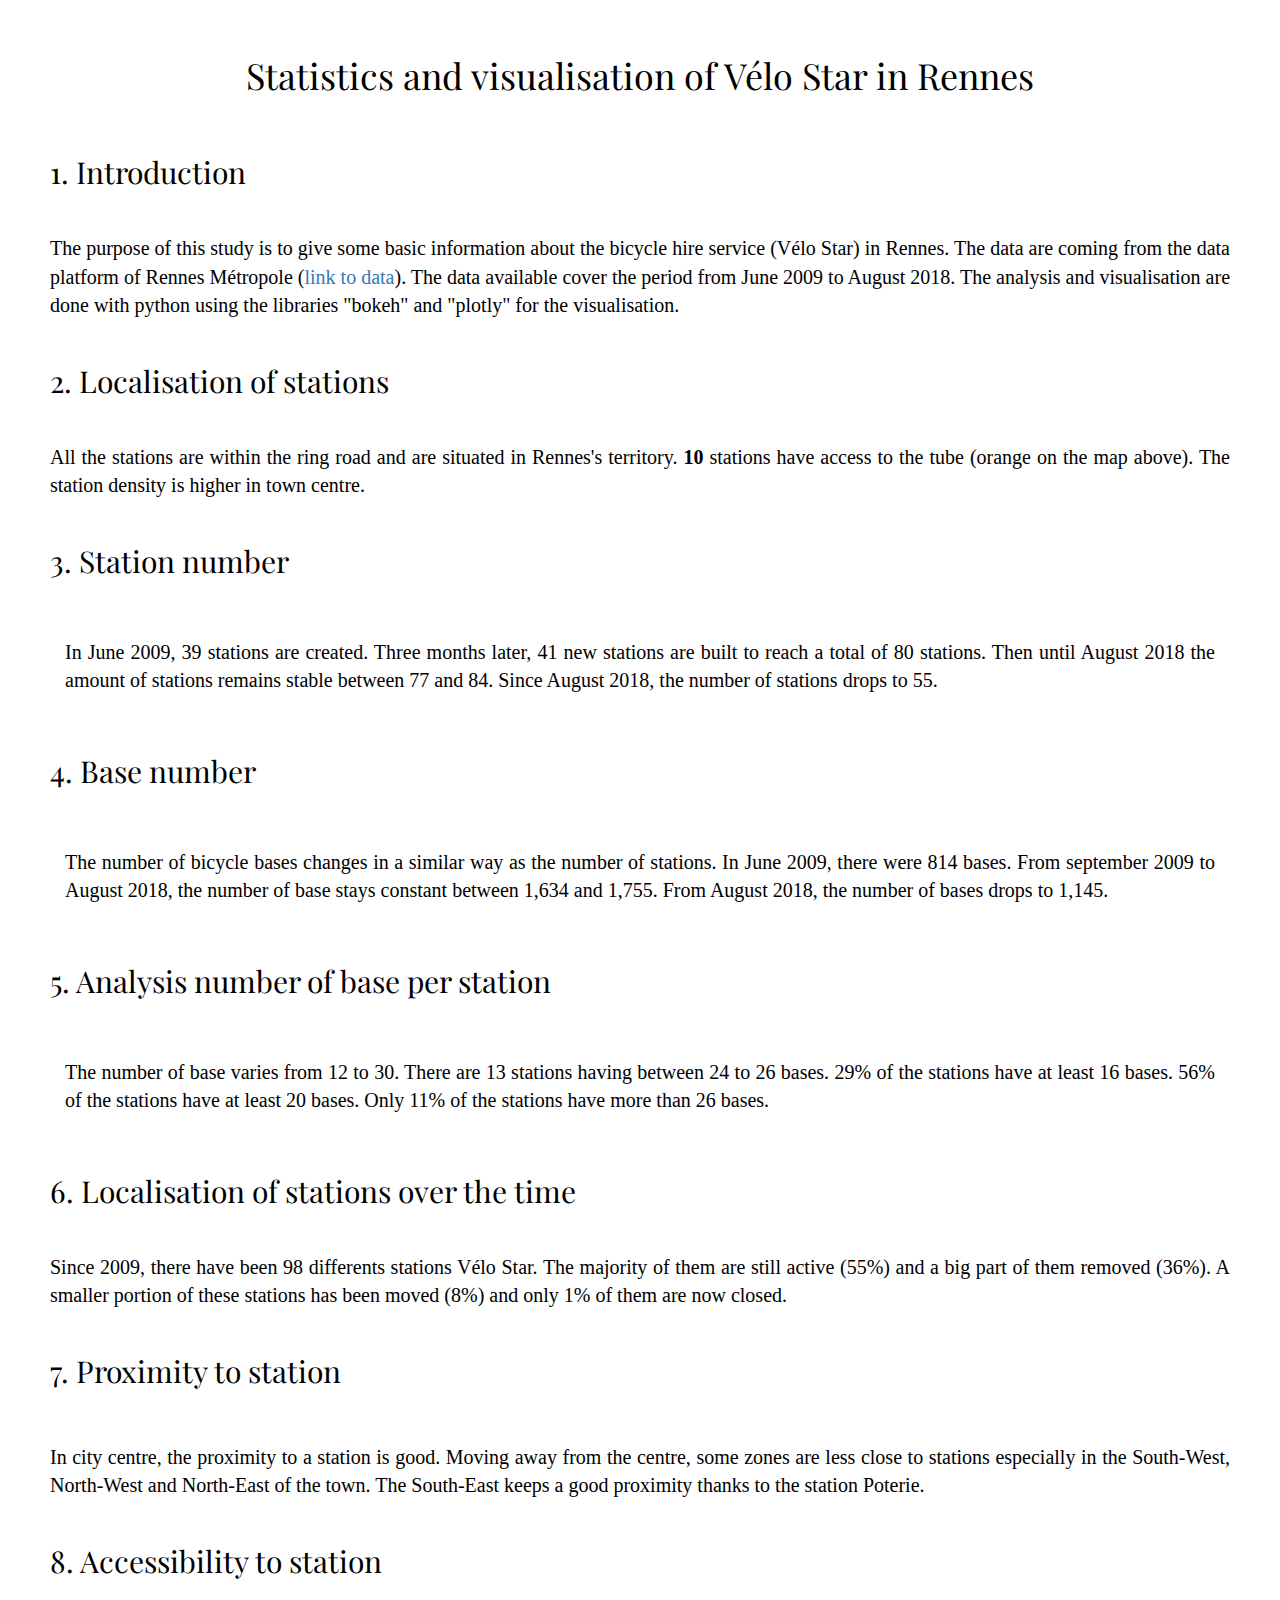
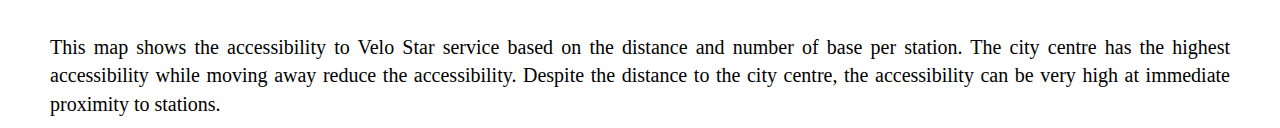
==== commit 57b6dece: "Add files via upload" ====
--- a/docs/index.html
+++ b/docs/index.html
@@ -1,191 +1,116 @@
-﻿<!DOCTYPE html>
+<!DOCTYPE html>
 <html>
-<style>
-/* Style the body */
-body {
-  font-family: Arial;
-  margin-left: 50px;
-  margin-right: 50px
-}
 
-/* Header/Logo Title */
-.header1 {
-  padding: 50px; text-align: center; background: linear-gradient(#E89321,white); color: #BF0606;font-size: 34px;
-}
-.header2 {
-  padding: 15px; text-align: center; background: #1299E1; color: white; font-size: 28px;
-}
-.header3 {
-  padding: 10px; text-align: left; background: white; color: #BF0606; font-size: 22px; margin-left:0px;
-}
-.horizlineorange {
-  padding: 0.5px; background: #E89321;
-}
-/* Page Content */
-.content {padding:15px;margin: 0.5; text-align: justify; line-height: 1.5}
-/* Graph */
-.graph {padding:0px;margin: 0.5; background: light blue; text-align: center}
-.container {
-  position: relative;
-  text-align: center;
-  color: white;
-}
-.centered {
-  position: absolute;
-  top: 50%;
-  left: 50%;
-  transform: translate(-50%, -50%);
-  color: #E89321;
-  font-size: 60px;
-  text-shadow: -1px -1px 0 #000, 1px -1px 0 #000, -1px 1px 0 #000, 1px 1px 0 #000;
-}
-</style>
+<head>
+  <meta charset="utf-8">
+  <meta name="viewport" content="width=device-width, initial-scale=1, shrink-to-fit=no">
+  <title>Underground Rennes</title>
+  <link rel="stylesheet" href="https://maxcdn.bootstrapcdn.com/bootstrap/4.0.0-beta.2/css/bootstrap.min.css" integrity="sha384-PsH8R72JQ3SOdhVi3uxftmaW6Vc51MKb0q5P2rRUpPvrszuE4W1povHYgTpBfshb" crossorigin="anonymous">
+  
+  <link rel="stylesheet" href="https://maxcdn.bootstrapcdn.com/bootstrap/3.4.1/css/bootstrap.min.css">
+  <script src="https://ajax.googleapis.com/ajax/libs/jquery/3.5.1/jquery.min.js"></script>
+  <script src="https://maxcdn.bootstrapcdn.com/bootstrap/3.4.1/js/bootstrap.min.js"></script>
+  
+  <link href="http://fonts.googleapis.com/css?family=Playfair+Display" rel="stylesheet" type="text/css">
+  <link rel="stylesheet" href= "index.css">
+</head>
+ 
+<body>
+	<div class="title1">Statistics and visualisation of Vélo Star in Rennes</div>
+	<div class="title2">1. Introduction</div>
+	<p>The purpose of this study is to give some basic information about the bicycle hire service (Vélo Star) in Rennes. The data are 
+	   coming from the data platform of Rennes Métropole (<a href="https://data.rennesmetropole.fr/explore/dataset/stations_vls/table/">link to data</a>). 
+	   The data available cover the period from June 2009 to August 2018. The analysis and visualisation are done with python using the 
+	   libraries "bokeh" and "plotly" for the visualisation.</p>
+    <div class="title2">2. Localisation of stations</div>
+	<p style="margin-left:10%;margin-right:10%;text-align:centre"><object type="text/html" data="https://florentdsgree.github.io/VeloStarRennes/localisationStationVeloStar.html" width="950" height="550"></object></p>
+	<p>All the stations are within the ring road and are situated in Rennes's territory. <b>10</b> stations have access to the tube
+	   (orange on the map above). The station density is higher in town centre.</p>
+	<div class="title2">3. Station number</div>
+	<!-- <div class="container"> -->
+	  <table style="width:100%">
+		<tbody>
+		  <tr>
+			<td style="padding:15px">In June 2009, 39 stations are created. Three months later, 41 new stations are built to reach a total of 80 stations. 
+			    Then until August 2018 the amount of stations remains stable between 77 and 84. Since August 2018, the number of stations 
+				drops to 55.</td>
+			<td><p><object type="text/html" data="https://florentdsgree.github.io/VeloStarRennes/stationNumberOverTime.html" width="850" height="300"></object></p>
+			</td>
+		  </tr>
+		</tbody>
+	  </table>
+	<!-- </div> -->
+	<div class="title2">4. Base number</div>
+	<!-- <div class="container"> -->
+	  <table style="width:100%">
+		<tbody>
+		  <tr>
+			<td style="padding:15px">The number of bicycle bases changes in a similar way as the number of stations. In June 2009, there were 814 bases. 
+			    From september 2009 to August 2018, the number of base stays constant between 1,634 and 1,755. From August 2018, the 
+				number of bases drops to 1,145.</td>
+			<td><p><object type="text/html" data="https://florentdsgree.github.io/VeloStarRennes/bicycleBasesNumberOverTime.html" width="850" height="300"></object></p>
+			</td>
+		  </tr>
+		</tbody>
+	  </table>
+	<!-- </div> -->
+	<div class="title2">5. Analysis number of base per station</div>
+	<!-- <div class="container"> -->
+	  <table style="width:100%">
+		<tbody>
+		  <tr>
+			<td style="padding:15px">The number of base varies from 12 to 30. There are 13 stations having between 24 to 26 bases. 29% of the stations have 
+			    at least 16 bases. 56% of the stations have at least 20 bases. Only 11% of the stations have more than 26 bases.</td>
+			<td><p><object type="text/html" data="https://florentdsgree.github.io/VeloStarRennes/distributionNombreSocle.html" width="450" height="280"></object></p>
+			</td>
+			<td><p><object type="text/html" data="https://florentdsgree.github.io/VeloStarRennes/distributionCumuleeNombreSocle.html" width="450" height="280"></object></p>
+			</td>
+		  </tr>
+		</tbody>
+	  </table>
+	<!-- </div> -->
+	<div class="title2">6. Localisation of stations over the time</div>
+	<p style="margin-left:10%;margin-right:10%;text-align:centre"><object type="text/html" data="https://florentdsgree.github.io/VeloStarRennes/evolutionBicycleBasesNumberSlider.html" width="950" height="550"></object></p>
+	<p>Since 2009, there have been 98 differents stations Vélo Star. The majority of them are still active (55%) and a big part of them 
+	   removed (36%). A smaller portion of these stations has been moved (8%) and only 1% of them are now closed.</p>
+	<div class="title2">7. Proximity to station</div>
+	<div class="container">
+	  <table style="width:100%">
+		<tbody>
+		  <tr>
+			<td><p><object type="text/html" data="https://florentdsgree.github.io/VeloStarRennes/proximiteStationVeloStar.html" width="750" height="420"></object></p></td>
+			<td><p><object type="text/html" data="https://florentdsgree.github.io/VeloStarRennes/proximiteStationVeloStar_ColorScale.html" width="150" height="420"></object></p>
+			</td>
+		  </tr>
+		</tbody>
+	  </table>
+	</div>
+	<p>In city centre, the proximity to a station is good. Moving away from the centre, some zones are less close to stations especially 
+	   in the South-West, North-West and North-East of the town. The South-East keeps a good proximity thanks to the station Poterie.</p>
+	<div class="title2">8. Accessibility to station</div>
+	<div class="container">
+	  <table style="width:100%">
+		<tbody>
+		  <tr>
+			<td><p><object type="text/html" data="https://florentdsgree.github.io/VeloStarRennes/accessibiliteStationSocleVeloStar.html" width="750" height="420"></object></p></td>
+			<td><p><object type="text/html" data="https://florentdsgree.github.io/VeloStarRennes/accessibiliteStationSocleVeloStar_ColorScale.html" width="150" height="420"></object></p>
+			</td>
+		  </tr>
+		</tbody>
+	  </table>
+	</div>
+	<p>This map shows the accessibility to Velo Star service based on the distance and number of base per station. The city centre has the 
+	   highest accessibility while moving away reduce the accessibility. Despite the distance to the city centre, the accessibility can be 
+	   very high at immediate proximity to stations.</p>
+	
+	
+	
+	
+	
 
-<div class="container">
-  <img src="https://florentdsgree.github.io/VeloStarRennes/VeloStarBackground.jpg"" alt="Snow" style="width:100%;">
-  <div class="centered"><b>Vélo Star <br> Rennes Métropole</b>
-</div>
-</div>
 
-<div class="content"> Les données utilisées proviennent de la platforme de Rennes Métropole 
-(Source: <a href="https://data.rennesmetropole.fr/explore/dataset/stations_vls/table/">Données Vélo Star</a>). Les données disponibles couvrent la 
-période de Juin 2009 à Août 2018. L'analyse et les visualisations ont été réalisées à l'aide de Python et des outils Plotly et Bokeh. Toutes les 
-visualisations sont interactives.
-</div>
+</body>
 
-<div class="header3"><b>Localisation des stations Vélo Star</b></div>
-<div class="horizlineorange"></div>
 
-<div class="graph"><object type="text/html" data="https://florentdsgree.github.io/VeloStarRennes/LocalisationStationVeloStar.html" width="950" 
-height="550"></object>
-</div>
 
-<div class="content"> Toutes les stations sont à l'intérieur de la rocade et situées sur le territoire de la ville de Rennes. <b>10</b> stations 
-ont accès au métro (en orange sur la carte). La densité de station est plus importante en centre-ville qu'en périphérie.
-</div>
-
-<div class="header3"><b>Nombre de station</b></div>
-<div class="horizlineorange"></div>
-
-<table style="width:100%">
-  <tr>
-    <td>
-      <div class="content"> Il y a actuellement <b>55</b> stations Vélo Star en service. Le nombre de station a varié au fil du temps. En Juin 
-2009, 39 stations étaient disponibles. Trois mois plus tard, 41 nouvelles stations sont créées pour porter à 80 le nombre total de station. 
-Ensuite, jusqu'en Août 2018 le nombre de station s'est maintenu entre 77 et 84.
-      </div>
-    </td>
-    <td>
-      <div class="content"></div>
-    </td>
-    <td>
-      <div class="graph"><object type="text/html" data="https://florentdsgree.github.io/VeloStarRennes/EvolutionNombreStation.html" width="850" 
-height="300"></object>
-      </div>
-    </td> 
-  </tr>
-</table>
-
-<div class="header3"><b>Nombre de socle</b></div>
-<div class="horizlineorange"></div>
-
-<table style="width:100%">
-  <tr>
-    <td>
-      <div class="content"> Le nombre de socle évolue de façon similaire au nombre de station. <b>1145</b> socles composent actuellement le 
-service Vélo Star. En juin 2009, il y avait 814 socles. Ensuite de Septembre 2009 à Août 2018, le nombre de socle s'est maintenu entre 1634 et 
-1755.
-      </div>
-    </td>
-    <td>
-      <div class="content"></div>
-    </td>
-    <td>
-      <div class="graph"><object type="text/html" data="https://florentdsgree.github.io/VeloStarRennes/EvolutionNombreSocle.html" width="850" 
-height="300"></object>
-      </div>
-    </td> 
-  </tr>
-</table>
-
-<div class="header3"><b>Analyse du nombre de socle par station</b></div>
-<div class="horizlineorange"></div>
-
-<table style="width:100%">
-  <tr>
-    <td>
-      <div class="content"> Le nombre de socle varie de 12 à 30. Il y a 13 stations avec un nombre de socle compris entre 24 et 26. <b>29%</b> 
-des stations ont au moins 16 socles. <b>56%</b> des stations ont au minimum 20 socles. Seulement <b>11%</b> des stations ont plus de 26 socles.
-      </div>
-    </td>
-    <td>
-      <div class="graph"><object type="text/html" data="https://florentdsgree.github.io/VeloStarRennes/DistributionNombreSocle.html" width="450" 
-height="280"></object>
-      </div>
-    </td>
-    <td>
-      <div class="graph"><object type="text/html" data="https://florentdsgree.github.io/VeloStarRennes/DistributionCumuleeNombreSocle.html" 
-width="450" height="280"></object>
-      </div>
-    </td>  
-  </tr>
-</table>
-
-<div class="header3"><b>Historique de la localisation des stations Vélo Star</b></div>
-<div class="horizlineorange"></div>
-
-<div class="graph"><object type="text/html" data="https://florentdsgree.github.io/VeloStarRennes/EvolutionStationDateSlider.html" width="950" 
-height="550"></object>
-</div>
-
-<div class="content"> Depuis 2009, il y a eu 98 différentes stations Vélo Star. La majorité est toujours ouverte (55%) et une bonne partie 
-supprimée (36%). Une plus faible partie des stations a été deplacée (8%) et une minorité est désormais fermée (1%).
-</div>
-
-<div class="header3"><b>Proximité de la station Vélo Star la plus proche</b></div>
-<div class="horizlineorange"></div>
-
-<table style="width:100%">
-  <tr>
-    <td>
-      <div class="graph"><object type="text/html" data="https://florentdsgree.github.io/VeloStarRennes/ProximiteStationVeloStar.html" width="750" 
-height="420"></object>
-      </div>
-    </td>
-    <td>
-      <div class="graph"><object type="text/html" data="https://florentdsgree.github.io/VeloStarRennes/ProximiteStationVeloStar_ColorScale.html" 
-width="150" height="420"></object>
-      </div>
-    </td>  
-  </tr>
-</table>
-<div class="content"> En centre ville, la proximité d'une station Vélo Star est bonne. En s'éloignant du centre, certraines zones sont moins 
-proche notamment au Sud-Ouest, Nord-Ouest et Nord-Est de la ville. Le Sud-Est garde une bonne proximité grâce à la station de métro Poterie.
-</div>
-
-<div class="header3"><b>Accessibilité au service Vélo Star</b></div>
-<div class="horizlineorange"></div>
-
-<table style="width:100%">
-  <tr>
-    <td>
-      <div class="graph"><object type="text/html" data="https://florentdsgree.github.io/VeloStarRennes/AccessibiliteStationSocleVeloStar.html" width="750" 
-height="420"></object>
-      </div>
-    </td>
-    <td>
-      <div class="graph"><object type="text/html" data="https://florentdsgree.github.io/VeloStarRennes/AccessibiliteStationSocleVeloStar_ColorScale.html" 
-width="150" height="420"></object>
-      </div>
-    </td>  
-  </tr>
-</table>
-<div class="content"> Cette carte montre l'accessibilité au service Vélo Star calculée en fonction de la distance et du nombre de socle par 
-station. Le centre ville a l'accessibilité la plus élevée, plus l'éloignement du centre ville augumente et plus l'accessibilité diminue. Malgré 
-la distance avec le centre ville, l'accessibilité est très importante à proximité immédiate des stations.
-</div>
-
-<div class="horizlineorange"></div>
-<div class="content">Dernière mise à jour: 10/05/2019 
-</div>
 </html>
--- a/docs/index.css
+++ b/docs/index.css
@@ -0,0 +1,44 @@
+body {
+	font-family : Montserrat;
+	font-size : 20px;
+	color : black;
+	text-align : justify;
+	margin-left : 50px;
+	margin-right : 50px;
+}
+
+.title1 {
+	font-family : Playfair Display;
+	font-size : 36px;
+	color : black;
+	text-align : center;
+	margin-top : 50px;
+	margin-bottom: 50px;
+}
+
+.title2 {
+	font-family : Playfair Display;
+	font-size : 30px;
+	color : black;
+	text-align : left;
+	margin-top : 40px;
+	margin-bottom : 40px;
+}
+
+.title3 {
+	font-family : Playfair Display;
+	font-size : 26px;
+	color : black;
+	text-align : left;
+	margin-top : 30px;
+	margin-bottom : 30px;
+}
+
+.title4 {
+	font-family : Playfair Display;
+	font-size : 22px;
+	color : black;
+	text-align : left;
+	margin-top : 20px;
+	margin-bottom : 20px;
+}